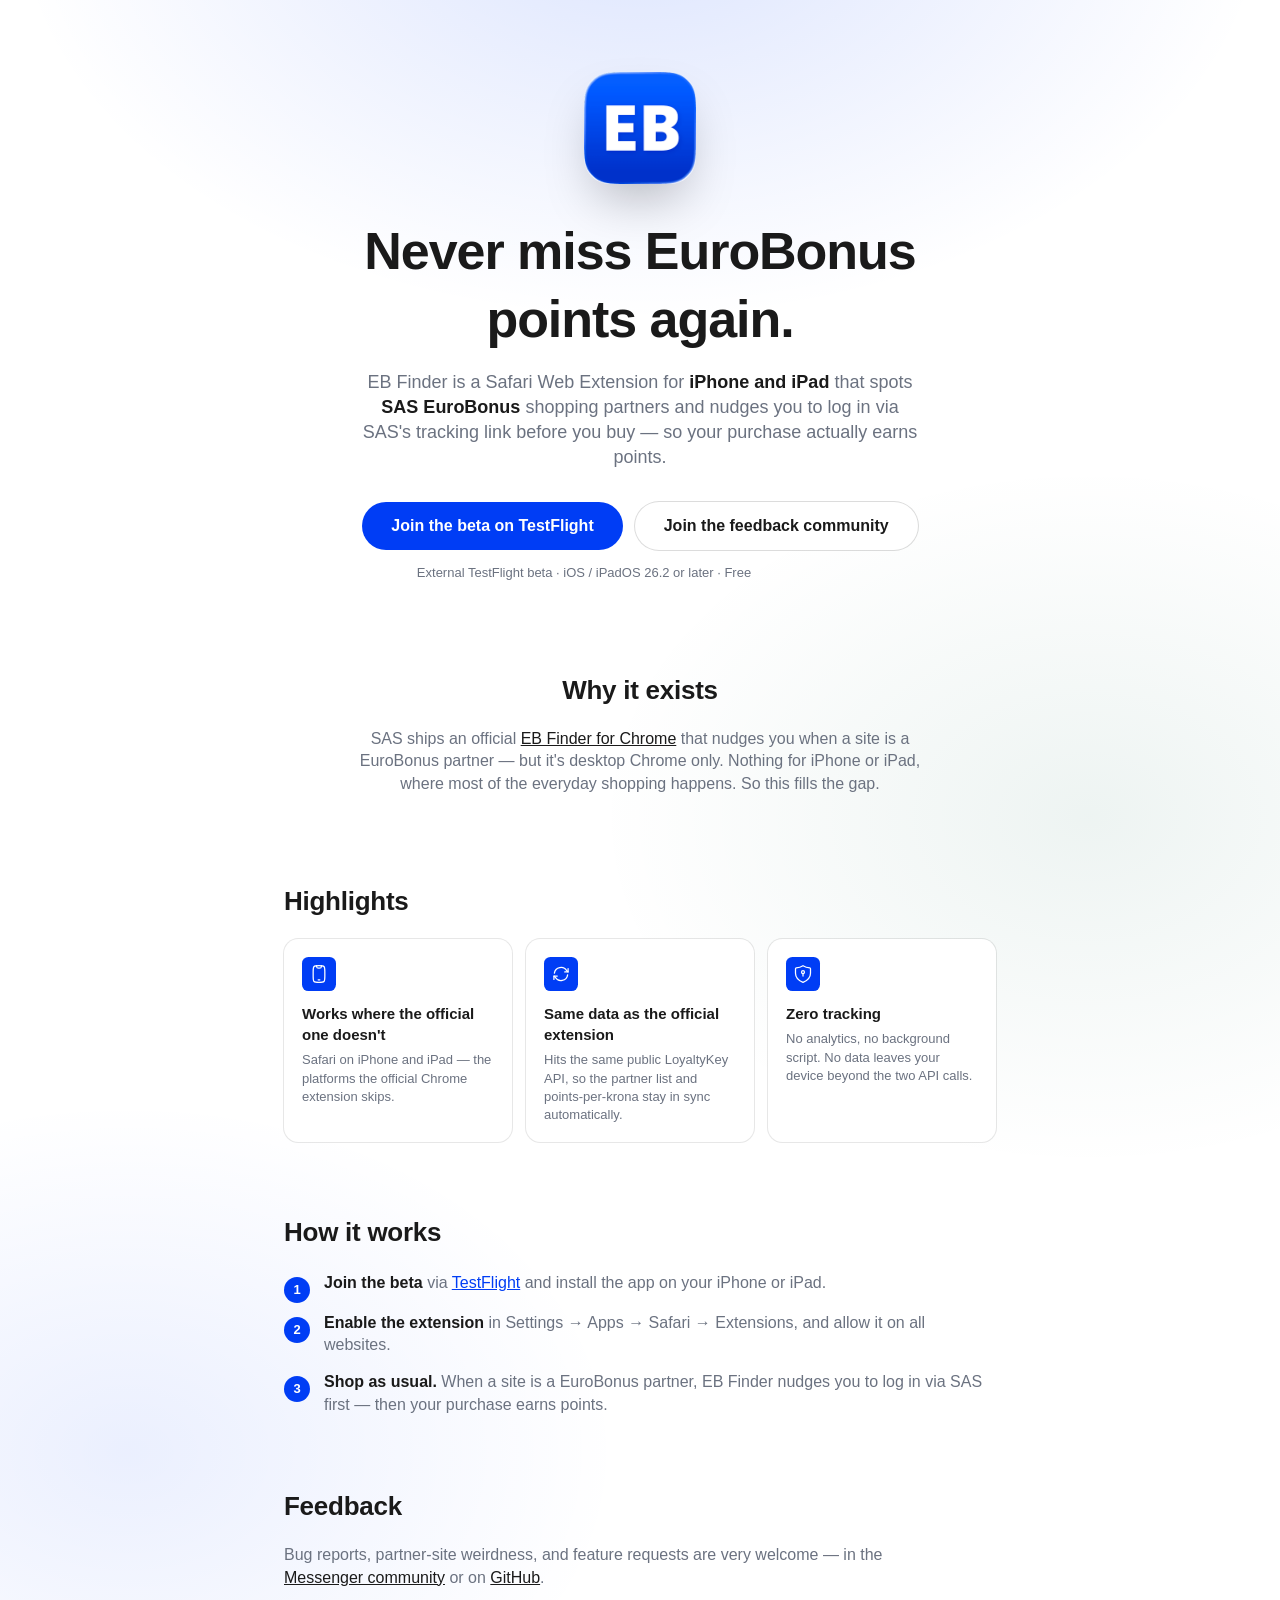
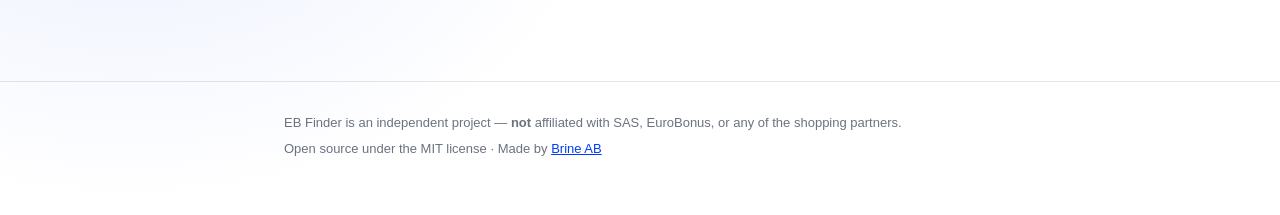
==== docs/index.html @ 53effe25 "feat(pages): gradient background, drop top nav and match banner, stroke icons" ====
<!doctype html>
<html lang="en">
  <head>
    <meta charset="utf-8" />
    <meta name="viewport" content="width=device-width, initial-scale=1" />
    <title>EB Finder for Safari — never miss EuroBonus points again</title>
    <meta
      name="description"
      content="A Safari Web Extension for iPhone and iPad that spots SAS EuroBonus shopping partners and nudges you to log in via SAS before you buy — so your purchase actually earns points."
    />
    <link rel="icon" href="icon-64.png" type="image/png" />
    <meta property="og:title" content="EB Finder for Safari" />
    <meta
      property="og:description"
      content="Spots SAS EuroBonus shopping partners on iPhone and iPad so your purchase actually earns points. Join the TestFlight beta."
    />
    <meta property="og:image" content="icon-256.png" />
    <style>
      /* =====================================================================
         DESIGN TOKENS — inlined from Extension/Resources/tokens.css so this
         page renders with the exact branding of the shipped extension.
         ===================================================================== */
      :root {
        color-scheme: light dark;

        --radius: 0.5rem;
        --radius-md: calc(var(--radius) * 0.8);
        --radius-2xl: calc(var(--radius) * 1.8);
        --radius-full: 9999px;

        --background: oklch(1 0 0);
        --foreground: oklch(0.2178 0 0);
        --card: oklch(1 0 0);
        --card-foreground: oklch(0.2178 0 0);

        --primary: oklch(0.486 0.2721 263.825); /* SAS royal blue — #003DF5 */
        --primary-foreground: oklch(1 0 0);

        --muted: oklch(0.967 0.0029 264.542);
        --muted-foreground: oklch(0.551 0.0234 264.364);

        --success: oklch(0.9793 0.0207 166.113);
        --success-foreground: oklch(0.4318 0.0865 166.913);

        --shadow-banner: 0 2px 8px oklch(0 0 0 / 0.15);
        --shadow-popover: 0 25px 50px -12px oklch(0 0 0 / 0.25);

        --font-sans:
          -apple-system, BlinkMacSystemFont, "Segoe UI", Roboto, Helvetica,
          Arial, sans-serif;

        --fw-medium: 500;
        --fw-bold: 700;

        --lh-tight: 1.3;
        --lh-snug: 1.4;
      }

      @media (prefers-color-scheme: dark) {
        :root {
          --background: oklch(0.2178 0.09 262);
          --foreground: oklch(1 0 0);
          --card: oklch(0.2703 0.1252 262.023);
          --card-foreground: oklch(1 0 0);
          --primary: oklch(1 0 0);
          --primary-foreground: oklch(0.2703 0.1252 262.023);
          --muted: oklch(0.36 0.06 262);
          --muted-foreground: oklch(0.82 0.03 262);
          --shadow-banner: 0 2px 8px oklch(0 0 0 / 0.45);
          --shadow-popover: 0 25px 50px -12px oklch(0 0 0 / 0.5);
        }
      }

      /* =====================================================================
         PAGE — SAS-style: generous whitespace, bold ink headlines, royal
         blue pill buttons, card surfaces ringed at foreground/10.
         ===================================================================== */
      * {
        box-sizing: border-box;
      }
      body {
        margin: 0;
        font-family: var(--font-sans);
        background:
          radial-gradient(
            900px 600px at 50% -100px,
            color-mix(in oklch, var(--primary) 14%, transparent),
            transparent 70%
          ),
          radial-gradient(
            700px 500px at 85% 45%,
            color-mix(in oklch, var(--success-foreground) 7%, transparent),
            transparent 70%
          ),
          radial-gradient(
            700px 500px at 10% 80%,
            color-mix(in oklch, var(--primary) 8%, transparent),
            transparent 70%
          ),
          var(--background);
        color: var(--foreground);
        line-height: var(--lh-snug);
        -webkit-font-smoothing: antialiased;
      }
      .wrap {
        max-width: 760px;
        margin: 0 auto;
        padding: 0 24px;
      }

      .hero {
        padding: 72px 0 40px;
        text-align: center;
      }
      .hero img.appicon {
        width: 112px;
        height: 112px;
        border-radius: 26px;
        box-shadow: var(--shadow-popover);
        margin-bottom: 28px;
      }
      h1 {
        font-size: clamp(34px, 6vw, 52px);
        font-weight: var(--fw-bold);
        line-height: var(--lh-tight);
        letter-spacing: -0.02em;
        margin: 0 0 16px;
      }
      .hero p.lede {
        font-size: 18px;
        color: var(--muted-foreground);
        max-width: 560px;
        margin: 0 auto 32px;
      }
      .hero p.lede strong {
        color: var(--foreground);
      }

      /* Buttons — same recipe as the extension popup CTA (pill, h-10+). */
      .cta-row {
        display: flex;
        flex-wrap: wrap;
        gap: 12px;
        justify-content: center;
      }
      .btn {
        display: inline-flex;
        align-items: center;
        justify-content: center;
        gap: 8px;
        height: 48px;
        padding: 0 28px;
        border: 1px solid transparent;
        border-radius: var(--radius-full);
        text-decoration: none;
        font-weight: var(--fw-bold);
        font-size: 16px;
        cursor: pointer;
        user-select: none;
        transition: all 150ms ease;
      }
      .btn:active {
        transform: translateY(1px);
      }
      .btn-primary {
        background: var(--primary);
        color: var(--primary-foreground);
      }
      .btn-primary:hover {
        background: color-mix(in oklch, var(--primary) 80%, transparent);
      }
      .btn-secondary {
        background: var(--card);
        color: var(--card-foreground);
        box-shadow: 0 0 0 1px
          color-mix(in oklch, var(--foreground) 15%, transparent);
      }
      .btn-secondary:hover {
        background: var(--muted);
      }
      .beta-note {
        margin-top: 14px;
        font-size: 13px;
        color: var(--muted-foreground);
      }

      section {
        padding: 36px 0;
      }
      h2 {
        font-size: 26px;
        font-weight: var(--fw-bold);
        letter-spacing: -0.01em;
        margin: 0 0 20px;
      }
      section p {
        color: var(--muted-foreground);
        max-width: 600px;
      }
      section.centered {
        text-align: center;
      }
      section.centered p {
        margin-left: auto;
        margin-right: auto;
      }
      section p strong,
      section p a {
        color: var(--foreground);
      }
      a {
        color: var(--primary);
      }

      /* Cards — card surface + ring-foreground/10, as in the popup. */
      .cards {
        display: grid;
        grid-template-columns: repeat(auto-fit, minmax(210px, 1fr));
        gap: 14px;
        padding: 0;
        margin: 0;
        list-style: none;
      }
      .card {
        padding: 18px;
        border-radius: var(--radius-2xl);
        background: var(--card);
        color: var(--card-foreground);
        box-shadow: 0 0 0 1px
          color-mix(in oklch, var(--foreground) 10%, transparent);
      }
      .card .card-media {
        display: flex;
        align-items: center;
        justify-content: center;
        width: 34px;
        height: 34px;
        border-radius: var(--radius-md);
        background: var(--primary);
        color: var(--primary-foreground);
        margin-bottom: 12px;
      }
      .card h3 {
        margin: 0 0 6px;
        font-size: 15px;
        font-weight: var(--fw-bold);
      }
      .card p {
        margin: 0;
        font-size: 13px;
        color: var(--muted-foreground);
        line-height: var(--lh-snug);
      }

      .steps {
        list-style: none;
        counter-reset: step;
        padding: 0;
        margin: 0;
        display: grid;
        gap: 14px;
      }
      .steps li {
        display: flex;
        gap: 14px;
        align-items: baseline;
        counter-increment: step;
        color: var(--muted-foreground);
      }
      .steps li::before {
        content: counter(step);
        flex-shrink: 0;
        display: inline-flex;
        align-items: center;
        justify-content: center;
        width: 26px;
        height: 26px;
        border-radius: var(--radius-full);
        background: var(--primary);
        color: var(--primary-foreground);
        font-weight: var(--fw-bold);
        font-size: 13px;
        transform: translateY(6px);
      }
      .steps strong {
        color: var(--foreground);
      }

      footer {
        margin-top: 40px;
        padding: 32px 0 48px;
        border-top: 1px solid
          color-mix(in oklch, var(--foreground) 10%, transparent);
        font-size: 13px;
        color: var(--muted-foreground);
      }
      footer p {
        margin: 0 0 8px;
        max-width: none;
      }
    </style>
  </head>
  <body>
    <main class="wrap">
      <section class="hero">
        <img class="appicon" src="icon-256.png" alt="EB Finder app icon" width="112" height="112" />
        <h1>Never miss EuroBonus points again.</h1>
        <p class="lede">
          EB&nbsp;Finder is a Safari Web Extension for <strong>iPhone and
          iPad</strong> that spots <strong>SAS&nbsp;EuroBonus</strong> shopping
          partners and nudges you to log in via SAS's tracking link before you
          buy — so your purchase actually earns points.
        </p>
        <div class="cta-row">
          <a class="btn btn-primary" href="https://brn.sh/eb-finder-testflight">
            Join the beta on TestFlight
          </a>
          <a class="btn btn-secondary" href="https://m.me/cm/AbYqbMSdJHLmDqnD">
            Join the feedback community
          </a>
        </div>
        <p class="beta-note">External TestFlight beta · iOS / iPadOS 26.2 or later · Free</p>
      </section>

      <section class="centered">
        <h2>Why it exists</h2>
        <p>
          SAS ships an official
          <a href="https://chromewebstore.google.com/detail/sas-eurobonus-finder/mkodkaejnhpkbmlgdbnimeaakobcoegn">EB&nbsp;Finder for Chrome</a>
          that nudges you when a site is a EuroBonus partner — but it's desktop
          Chrome only. Nothing for iPhone or iPad, where most of the everyday
          shopping happens. So this fills the gap.
        </p>
      </section>

      <section>
        <h2>Highlights</h2>
        <ul class="cards">
          <li class="card">
            <div class="card-media" aria-hidden="true">
              <!-- Hugeicons stroke-rounded: smart-phone-01 -->
              <svg width="20" height="20" viewBox="0 0 24 24" fill="none" stroke="currentColor" stroke-width="1.5" stroke-linecap="round" stroke-linejoin="round">
                <path d="M5 9c0-3.3 0-4.95 1.025-5.975C7.05 2 8.7 2 12 2s4.95 0 5.975 1.025C19 4.05 19 5.7 19 9v6c0 3.3 0 4.95-1.025 5.975C16.95 22 15.3 22 12 22s-4.95 0-5.975-1.025C5 19.95 5 18.3 5 15V9Z" />
                <path d="M11 19h2" />
                <path d="M9 2l.089.534c.193 1.157.29 1.736.687 2.088.415.367 1.003.378 2.224.378s1.809-.011 2.224-.378c.398-.352.494-.93.687-2.088L15 2" />
              </svg>
            </div>
            <h3>Works where the official one doesn't</h3>
            <p>Safari on iPhone and iPad — the platforms the official Chrome extension skips.</p>
          </li>
          <li class="card">
            <div class="card-media" aria-hidden="true">
              <!-- Hugeicons stroke-rounded: refresh -->
              <svg width="20" height="20" viewBox="0 0 24 24" fill="none" stroke="currentColor" stroke-width="1.5" stroke-linecap="round" stroke-linejoin="round">
                <path d="M20.5 5.5v4h-4" />
                <path d="M3.5 18.5v-4h4" />
                <path d="M4.06 11A8 8 0 0 1 18.9 8.13l1.6 1.37" />
                <path d="M19.94 13A8 8 0 0 1 5.1 15.87L3.5 14.5" />
              </svg>
            </div>
            <h3>Same data as the official extension</h3>
            <p>Hits the same public LoyaltyKey API, so the partner list and points-per-krona stay in sync automatically.</p>
          </li>
          <li class="card">
            <div class="card-media" aria-hidden="true">
              <!-- Hugeicons stroke-rounded: shield-key / security-lock -->
              <svg width="20" height="20" viewBox="0 0 24 24" fill="none" stroke="currentColor" stroke-width="1.5" stroke-linecap="round" stroke-linejoin="round">
                <path d="M12 2c2.96 1.78 6.06 2.46 8 2.66.6.06 1 .57 1 1.17V11c0 6.5-5.5 9.5-9 11-3.5-1.5-9-4.5-9-11V5.83c0-.6.4-1.11 1-1.17 1.94-.2 5.04-.88 8-2.66Z" />
                <path d="M12 11.5v3" />
                <circle cx="12" cy="9.75" r="1.75" />
              </svg>
            </div>
            <h3>Zero tracking</h3>
            <p>No analytics, no background script. No data leaves your device beyond the two API calls.</p>
          </li>
        </ul>
      </section>

      <section>
        <h2>How it works</h2>
        <ol class="steps">
          <li>
            <span><strong>Join the beta</strong> via
              <a href="https://brn.sh/eb-finder-testflight">TestFlight</a> and
              install the app on your iPhone or iPad.</span>
          </li>
          <li>
            <span><strong>Enable the extension</strong> in Settings → Apps →
              Safari → Extensions, and allow it on all websites.</span>
          </li>
          <li>
            <span><strong>Shop as usual.</strong> When a site is a EuroBonus
              partner, EB&nbsp;Finder nudges you to log in via SAS first — then
              your purchase earns points.</span>
          </li>
        </ol>
      </section>

      <section>
        <h2>Feedback</h2>
        <p>
          Bug reports, partner-site weirdness, and feature requests are very
          welcome — in the
          <a href="https://m.me/cm/AbYqbMSdJHLmDqnD">Messenger community</a> or
          on <a href="https://github.com/brinehq/eb-finder">GitHub</a>.
        </p>
      </section>
    </main>

    <footer>
      <div class="wrap">
        <p>
          EB&nbsp;Finder is an independent project — <strong>not</strong>
          affiliated with SAS, EuroBonus, or any of the shopping partners.
        </p>
        <p>
          Open source under the MIT license · Made by
          <a href="https://www.brine.co">Brine&nbsp;AB</a>
        </p>
      </div>
    </footer>
  </body>
</html>
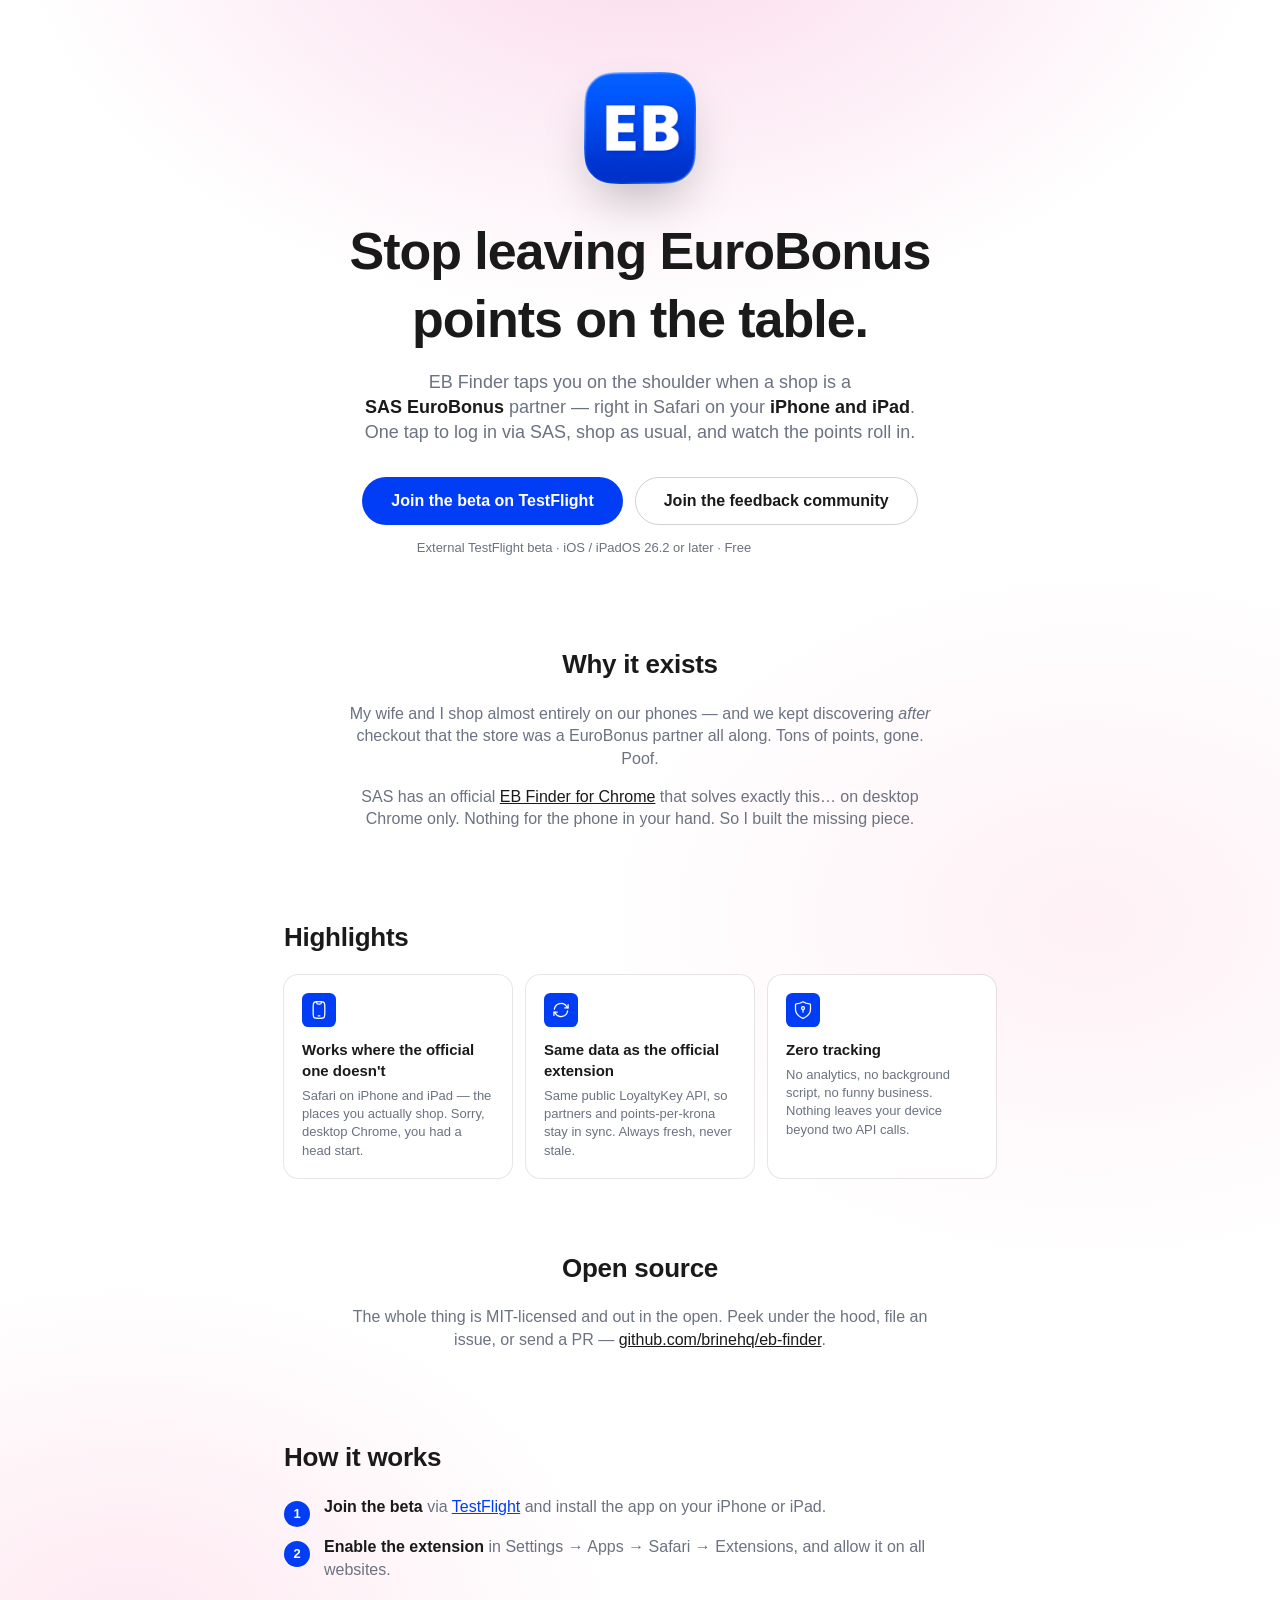
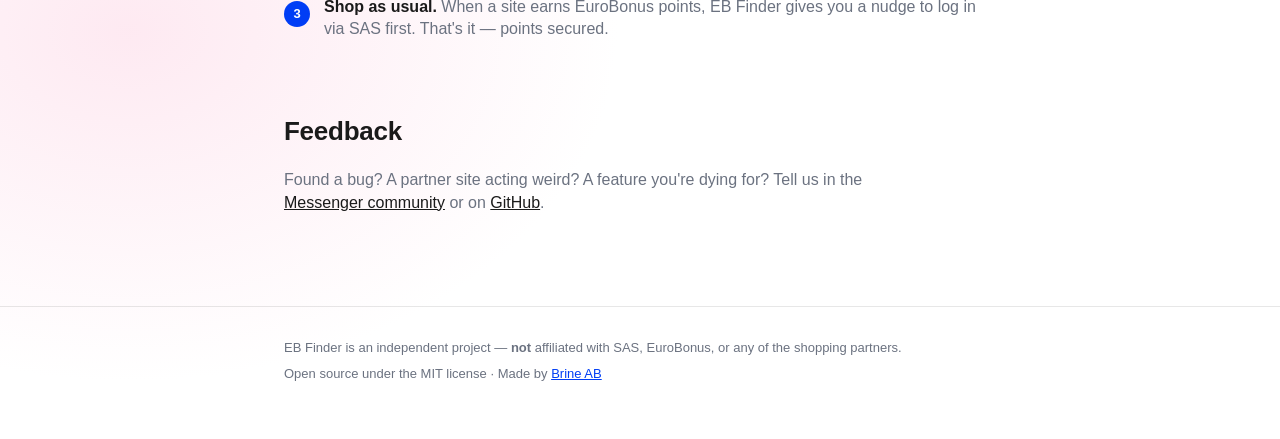
==== commit 8b9a4d04: "feat(pages): primary-only gradient, outline CTA, open source section, playful copy" ====
--- a/docs/index.html
+++ b/docs/index.html
@@ -81,20 +81,21 @@
       body {
         margin: 0;
         font-family: var(--font-sans);
+        /* Gradient built only from --primary and --background (white). */
         background:
           radial-gradient(
             900px 600px at 50% -100px,
-            color-mix(in oklch, var(--primary) 14%, transparent),
+            color-mix(in oklch, var(--primary) 16%, var(--background)),
             transparent 70%
           ),
           radial-gradient(
             700px 500px at 85% 45%,
-            color-mix(in oklch, var(--success-foreground) 7%, transparent),
+            color-mix(in oklch, var(--primary) 6%, var(--background)),
             transparent 70%
           ),
           radial-gradient(
             700px 500px at 10% 80%,
-            color-mix(in oklch, var(--primary) 8%, transparent),
+            color-mix(in oklch, var(--primary) 9%, var(--background)),
             transparent 70%
           ),
           var(--background);
@@ -169,13 +170,13 @@
       .btn-primary:hover {
         background: color-mix(in oklch, var(--primary) 80%, transparent);
       }
-      .btn-secondary {
-        background: var(--card);
-        color: var(--card-foreground);
-        box-shadow: 0 0 0 1px
-          color-mix(in oklch, var(--foreground) 15%, transparent);
-      }
-      .btn-secondary:hover {
+      /* Outline variant — transparent fill, 1px ring, muted hover. */
+      .btn-outline {
+        background: transparent;
+        color: var(--foreground);
+        border-color: color-mix(in oklch, var(--foreground) 20%, transparent);
+      }
+      .btn-outline:hover {
         background: var(--muted);
       }
       .beta-note {
@@ -304,18 +305,18 @@
     <main class="wrap">
       <section class="hero">
         <img class="appicon" src="icon-256.png" alt="EB Finder app icon" width="112" height="112" />
-        <h1>Never miss EuroBonus points again.</h1>
+        <h1>Stop leaving EuroBonus points on the table.</h1>
         <p class="lede">
-          EB&nbsp;Finder is a Safari Web Extension for <strong>iPhone and
-          iPad</strong> that spots <strong>SAS&nbsp;EuroBonus</strong> shopping
-          partners and nudges you to log in via SAS's tracking link before you
-          buy — so your purchase actually earns points.
+          EB&nbsp;Finder taps you on the shoulder when a shop is a
+          <strong>SAS&nbsp;EuroBonus</strong> partner — right in Safari on your
+          <strong>iPhone and iPad</strong>. One tap to log in via SAS, shop as
+          usual, and watch the points roll in.
         </p>
         <div class="cta-row">
           <a class="btn btn-primary" href="https://brn.sh/eb-finder-testflight">
             Join the beta on TestFlight
           </a>
-          <a class="btn btn-secondary" href="https://m.me/cm/AbYqbMSdJHLmDqnD">
+          <a class="btn btn-outline" href="https://m.me/cm/AbYqbMSdJHLmDqnD">
             Join the feedback community
           </a>
         </div>
@@ -325,11 +326,15 @@
       <section class="centered">
         <h2>Why it exists</h2>
         <p>
-          SAS ships an official
+          My wife and I shop almost entirely on our phones — and we kept
+          discovering <em>after</em> checkout that the store was a EuroBonus
+          partner all along. Tons of points, gone. Poof.
+        </p>
+        <p>
+          SAS has an official
           <a href="https://chromewebstore.google.com/detail/sas-eurobonus-finder/mkodkaejnhpkbmlgdbnimeaakobcoegn">EB&nbsp;Finder for Chrome</a>
-          that nudges you when a site is a EuroBonus partner — but it's desktop
-          Chrome only. Nothing for iPhone or iPad, where most of the everyday
-          shopping happens. So this fills the gap.
+          that solves exactly this… on desktop Chrome only. Nothing for the
+          phone in your hand. So I built the missing piece.
         </p>
       </section>
 
@@ -346,7 +351,7 @@
               </svg>
             </div>
             <h3>Works where the official one doesn't</h3>
-            <p>Safari on iPhone and iPad — the platforms the official Chrome extension skips.</p>
+            <p>Safari on iPhone and iPad — the places you actually shop. Sorry, desktop Chrome, you had a head start.</p>
           </li>
           <li class="card">
             <div class="card-media" aria-hidden="true">
@@ -359,7 +364,7 @@
               </svg>
             </div>
             <h3>Same data as the official extension</h3>
-            <p>Hits the same public LoyaltyKey API, so the partner list and points-per-krona stay in sync automatically.</p>
+            <p>Same public LoyaltyKey API, so partners and points-per-krona stay in sync. Always fresh, never stale.</p>
           </li>
           <li class="card">
             <div class="card-media" aria-hidden="true">
@@ -371,9 +376,18 @@
               </svg>
             </div>
             <h3>Zero tracking</h3>
-            <p>No analytics, no background script. No data leaves your device beyond the two API calls.</p>
+            <p>No analytics, no background script, no funny business. Nothing leaves your device beyond two API calls.</p>
           </li>
         </ul>
+      </section>
+
+      <section class="centered">
+        <h2>Open source</h2>
+        <p>
+          The whole thing is MIT-licensed and out in the open. Peek under the
+          hood, file an issue, or send a PR —
+          <a href="https://github.com/brinehq/eb-finder">github.com/brinehq/eb-finder</a>.
+        </p>
       </section>
 
       <section>
@@ -389,9 +403,9 @@
               Safari → Extensions, and allow it on all websites.</span>
           </li>
           <li>
-            <span><strong>Shop as usual.</strong> When a site is a EuroBonus
-              partner, EB&nbsp;Finder nudges you to log in via SAS first — then
-              your purchase earns points.</span>
+            <span><strong>Shop as usual.</strong> When a site earns EuroBonus
+              points, EB&nbsp;Finder gives you a nudge to log in via SAS first.
+              That's it — points secured.</span>
           </li>
         </ol>
       </section>
@@ -399,8 +413,8 @@
       <section>
         <h2>Feedback</h2>
         <p>
-          Bug reports, partner-site weirdness, and feature requests are very
-          welcome — in the
+          Found a bug? A partner site acting weird? A feature you're dying for?
+          Tell us in the
           <a href="https://m.me/cm/AbYqbMSdJHLmDqnD">Messenger community</a> or
           on <a href="https://github.com/brinehq/eb-finder">GitHub</a>.
         </p>
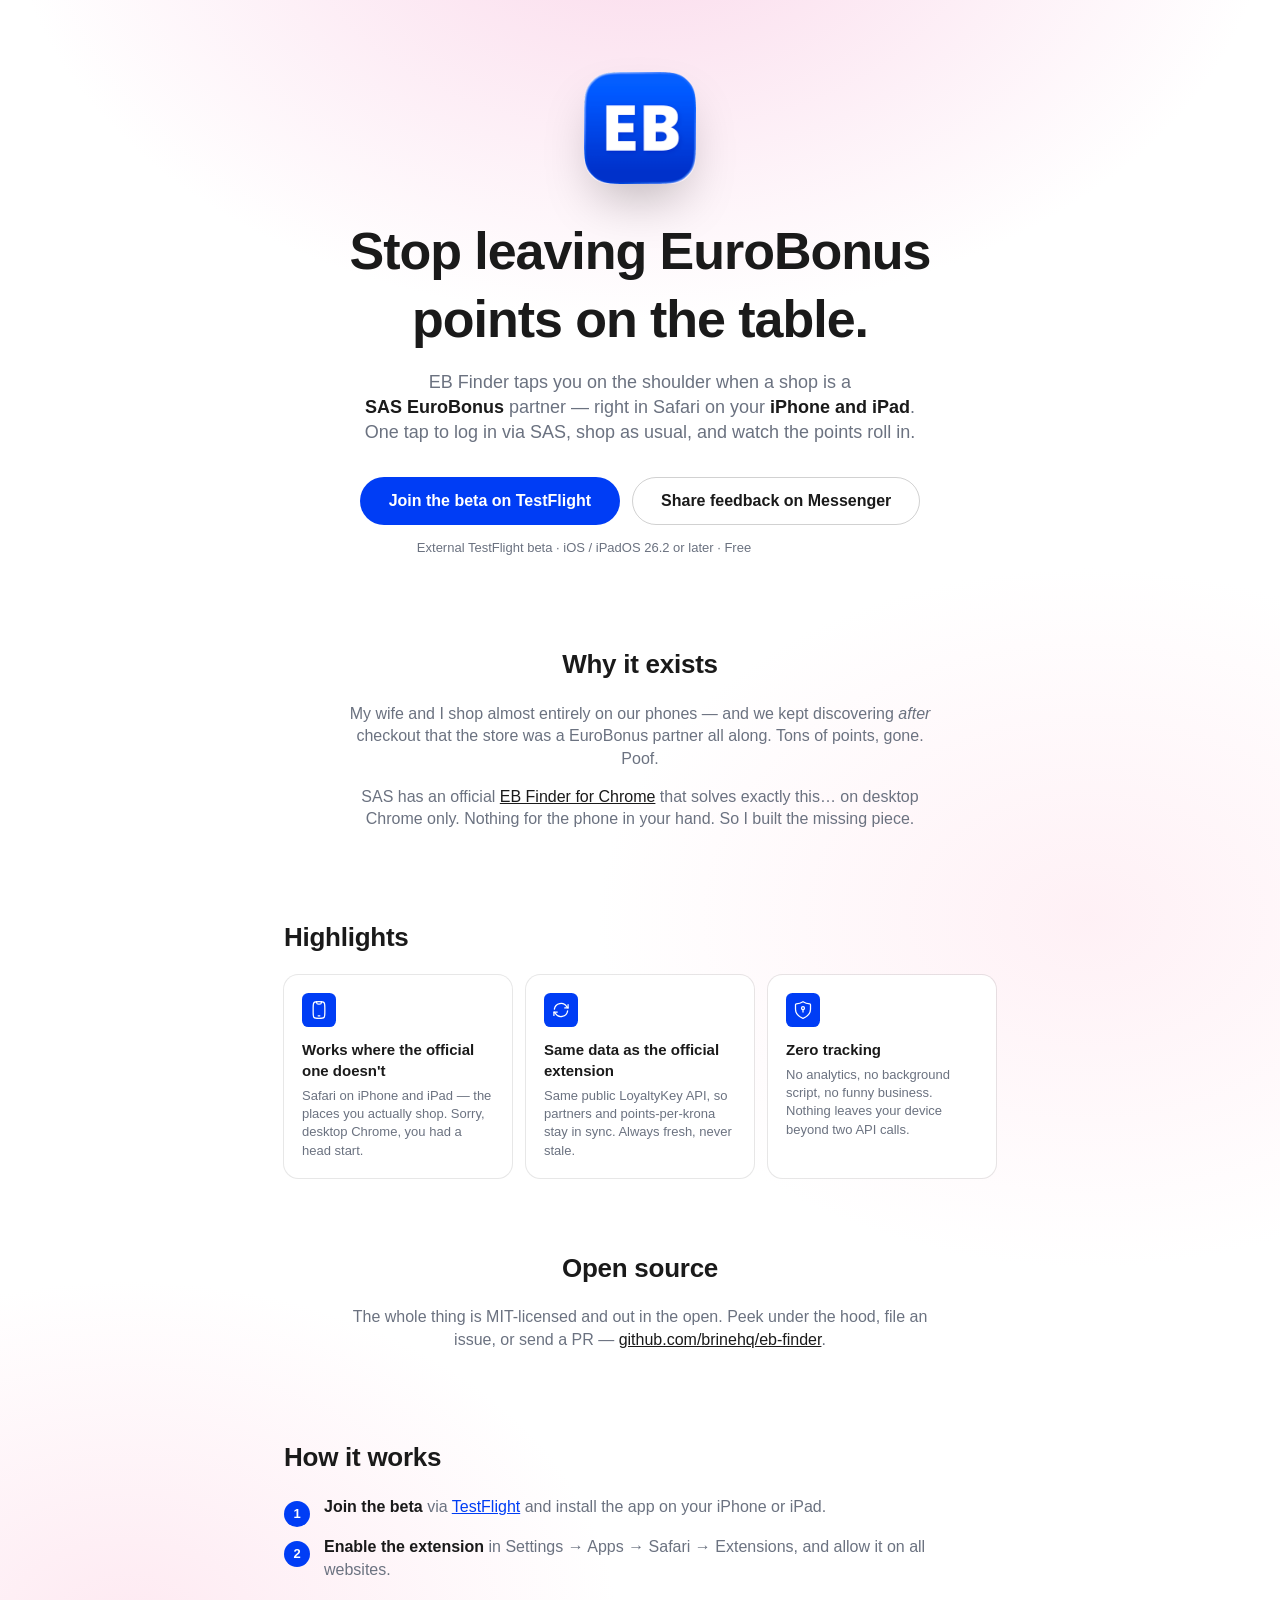
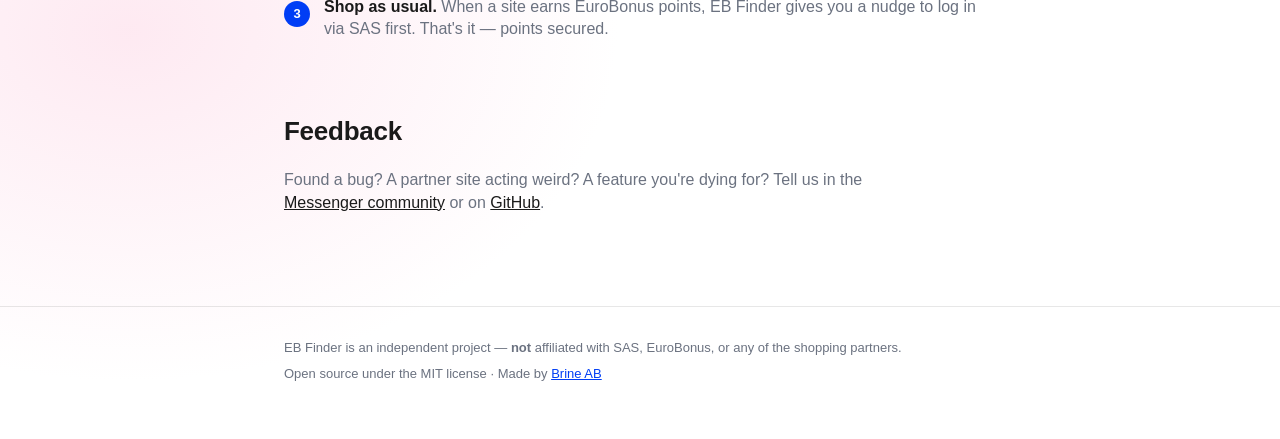
==== commit 47b83d23: "feat(pages): rename community CTA to 'Share feedback on Messenger'" ====
--- a/docs/index.html
+++ b/docs/index.html
@@ -317,7 +317,7 @@
             Join the beta on TestFlight
           </a>
           <a class="btn btn-outline" href="https://m.me/cm/AbYqbMSdJHLmDqnD">
-            Join the feedback community
+            Share feedback on Messenger
           </a>
         </div>
         <p class="beta-note">External TestFlight beta · iOS / iPadOS 26.2 or later · Free</p>
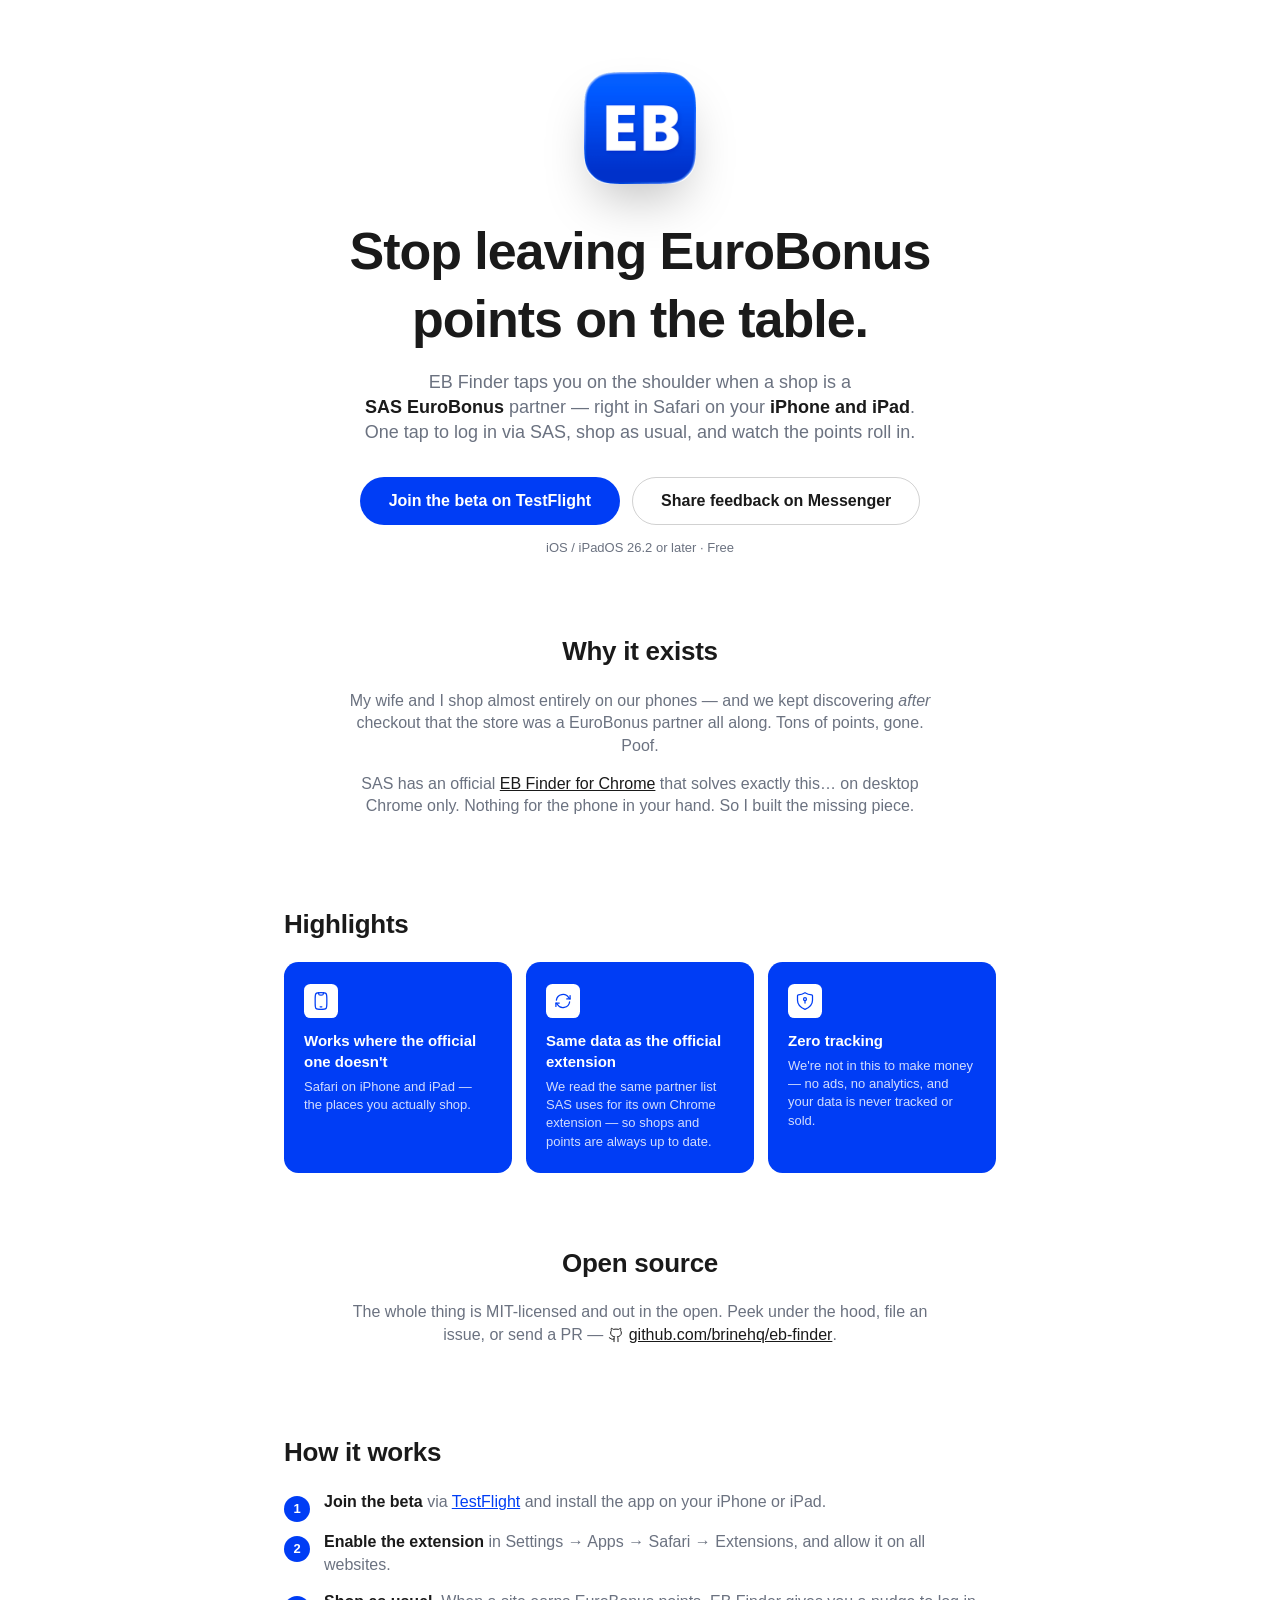
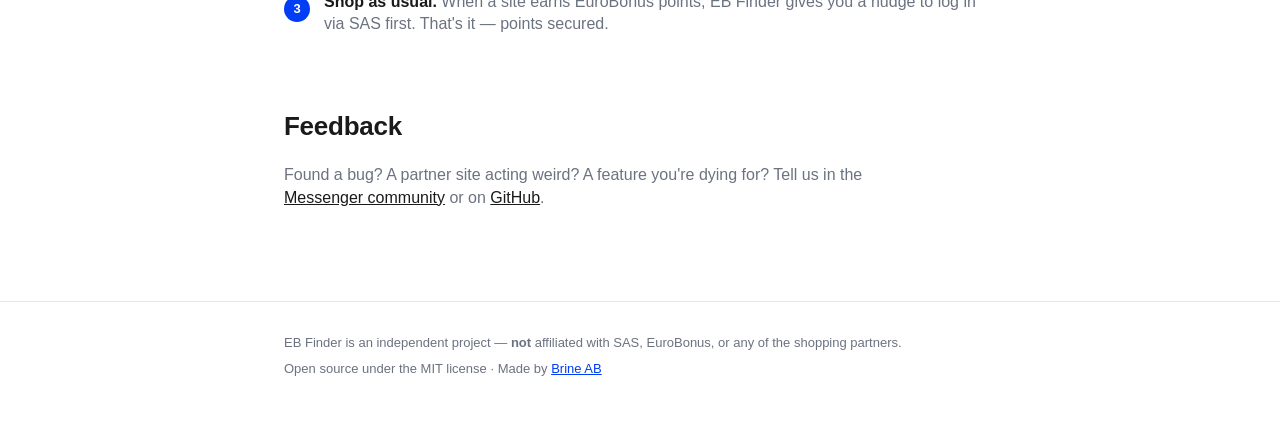
==== commit d7031ae8: "feat(pages): white background, SAS-style primary boxes, plain-language copy, github icon, mobile pol" ====
--- a/docs/index.html
+++ b/docs/index.html
@@ -39,17 +39,12 @@
         --muted: oklch(0.967 0.0029 264.542);
         --muted-foreground: oklch(0.551 0.0234 264.364);
 
-        --success: oklch(0.9793 0.0207 166.113);
-        --success-foreground: oklch(0.4318 0.0865 166.913);
-
-        --shadow-banner: 0 2px 8px oklch(0 0 0 / 0.15);
         --shadow-popover: 0 25px 50px -12px oklch(0 0 0 / 0.25);
 
         --font-sans:
           -apple-system, BlinkMacSystemFont, "Segoe UI", Roboto, Helvetica,
           Arial, sans-serif;
 
-        --fw-medium: 500;
         --fw-bold: 700;
 
         --lh-tight: 1.3;
@@ -66,14 +61,13 @@
           --primary-foreground: oklch(0.2703 0.1252 262.023);
           --muted: oklch(0.36 0.06 262);
           --muted-foreground: oklch(0.82 0.03 262);
-          --shadow-banner: 0 2px 8px oklch(0 0 0 / 0.45);
           --shadow-popover: 0 25px 50px -12px oklch(0 0 0 / 0.5);
         }
       }
 
       /* =====================================================================
          PAGE — SAS-style: generous whitespace, bold ink headlines, royal
-         blue pill buttons, card surfaces ringed at foreground/10.
+         blue pill buttons, solid primary promo boxes.
          ===================================================================== */
       * {
         box-sizing: border-box;
@@ -81,24 +75,7 @@
       body {
         margin: 0;
         font-family: var(--font-sans);
-        /* Gradient built only from --primary and --background (white). */
-        background:
-          radial-gradient(
-            900px 600px at 50% -100px,
-            color-mix(in oklch, var(--primary) 16%, var(--background)),
-            transparent 70%
-          ),
-          radial-gradient(
-            700px 500px at 85% 45%,
-            color-mix(in oklch, var(--primary) 6%, var(--background)),
-            transparent 70%
-          ),
-          radial-gradient(
-            700px 500px at 10% 80%,
-            color-mix(in oklch, var(--primary) 9%, var(--background)),
-            transparent 70%
-          ),
-          var(--background);
+        background: var(--background);
         color: var(--foreground);
         line-height: var(--lh-snug);
         -webkit-font-smoothing: antialiased;
@@ -180,7 +157,7 @@
         background: var(--muted);
       }
       .beta-note {
-        margin-top: 14px;
+        margin: 14px auto 0;
         font-size: 13px;
         color: var(--muted-foreground);
       }
@@ -212,8 +189,18 @@
       a {
         color: var(--primary);
       }
-
-      /* Cards — card surface + ring-foreground/10, as in the popup. */
+      .gh-link {
+        display: inline-flex;
+        align-items: center;
+        gap: 5px;
+        vertical-align: bottom;
+      }
+      .gh-link svg {
+        flex-shrink: 0;
+      }
+
+      /* Cards — SAS-style solid primary boxes (like the sas.se promo box):
+         royal blue fill, white text, radius-2xl, no ring. */
       .cards {
         display: grid;
         grid-template-columns: repeat(auto-fit, minmax(210px, 1fr));
@@ -223,12 +210,10 @@
         list-style: none;
       }
       .card {
-        padding: 18px;
+        padding: 22px 20px;
         border-radius: var(--radius-2xl);
-        background: var(--card);
-        color: var(--card-foreground);
-        box-shadow: 0 0 0 1px
-          color-mix(in oklch, var(--foreground) 10%, transparent);
+        background: var(--primary);
+        color: var(--primary-foreground);
       }
       .card .card-media {
         display: flex;
@@ -237,8 +222,8 @@
         width: 34px;
         height: 34px;
         border-radius: var(--radius-md);
-        background: var(--primary);
-        color: var(--primary-foreground);
+        background: var(--primary-foreground);
+        color: var(--primary);
         margin-bottom: 12px;
       }
       .card h3 {
@@ -249,8 +234,23 @@
       .card p {
         margin: 0;
         font-size: 13px;
-        color: var(--muted-foreground);
+        color: color-mix(in oklch, var(--primary-foreground) 82%, transparent);
         line-height: var(--lh-snug);
+      }
+      /* Dark mode flips --primary to white, which would turn the promo boxes
+         into bright white slabs — use the elevated card surface instead. */
+      @media (prefers-color-scheme: dark) {
+        .card {
+          background: var(--card);
+          color: var(--card-foreground);
+        }
+        .card .card-media {
+          background: var(--primary);
+          color: var(--primary-foreground);
+        }
+        .card p {
+          color: var(--muted-foreground);
+        }
       }
 
       .steps {
@@ -299,6 +299,38 @@
         margin: 0 0 8px;
         max-width: none;
       }
+
+      /* Mobile */
+      @media (max-width: 480px) {
+        .wrap {
+          padding: 0 20px;
+        }
+        .hero {
+          padding: 48px 0 28px;
+        }
+        .hero img.appicon {
+          width: 96px;
+          height: 96px;
+          border-radius: 22px;
+        }
+        section {
+          padding: 28px 0;
+        }
+        .cta-row {
+          flex-direction: column;
+          align-items: stretch;
+        }
+        .cta-row .btn {
+          width: 100%;
+        }
+        .gh-link {
+          display: inline;
+        }
+        .gh-link svg {
+          vertical-align: -2px;
+          margin-right: 3px;
+        }
+      }
     </style>
   </head>
   <body>
@@ -320,7 +352,7 @@
             Share feedback on Messenger
           </a>
         </div>
-        <p class="beta-note">External TestFlight beta · iOS / iPadOS 26.2 or later · Free</p>
+        <p class="beta-note">iOS / iPadOS 26.2 or later · Free</p>
       </section>
 
       <section class="centered">
@@ -351,7 +383,7 @@
               </svg>
             </div>
             <h3>Works where the official one doesn't</h3>
-            <p>Safari on iPhone and iPad — the places you actually shop. Sorry, desktop Chrome, you had a head start.</p>
+            <p>Safari on iPhone and iPad — the places you actually shop.</p>
           </li>
           <li class="card">
             <div class="card-media" aria-hidden="true">
@@ -364,7 +396,7 @@
               </svg>
             </div>
             <h3>Same data as the official extension</h3>
-            <p>Same public LoyaltyKey API, so partners and points-per-krona stay in sync. Always fresh, never stale.</p>
+            <p>We read the same partner list SAS uses for its own Chrome extension — so shops and points are always up to date.</p>
           </li>
           <li class="card">
             <div class="card-media" aria-hidden="true">
@@ -376,7 +408,7 @@
               </svg>
             </div>
             <h3>Zero tracking</h3>
-            <p>No analytics, no background script, no funny business. Nothing leaves your device beyond two API calls.</p>
+            <p>We're not in this to make money — no ads, no analytics, and your data is never tracked or sold.</p>
           </li>
         </ul>
       </section>
@@ -386,7 +418,13 @@
         <p>
           The whole thing is MIT-licensed and out in the open. Peek under the
           hood, file an issue, or send a PR —
-          <a href="https://github.com/brinehq/eb-finder">github.com/brinehq/eb-finder</a>.
+          <a class="gh-link" href="https://github.com/brinehq/eb-finder">
+            <!-- Hugeicons stroke-rounded: github -->
+            <svg width="16" height="16" viewBox="0 0 24 24" fill="none" stroke="currentColor" stroke-width="1.5" stroke-linecap="round" stroke-linejoin="round" aria-hidden="true">
+              <path d="M15 22v-4a4.8 4.8 0 0 0-1-3.5c3 0 6-2 6-5.5.08-1.25-.27-2.48-1-3.5.28-1.15.28-2.35 0-3.5 0 0-1 0-3 1.5-2.64-.5-5.36-.5-8 0C6 2 5 2 5 2c-.3 1.15-.3 2.35 0 3.5A5.4 5.4 0 0 0 4 9c0 3.5 3 5.5 6 5.5-.39.49-.68 1.05-.85 1.65-.17.6-.22 1.23-.15 1.85v4" />
+              <path d="M9 18c-4.51 2-5-2-7-2" />
+            </svg>
+            github.com/brinehq/eb-finder</a>.
         </p>
       </section>
 
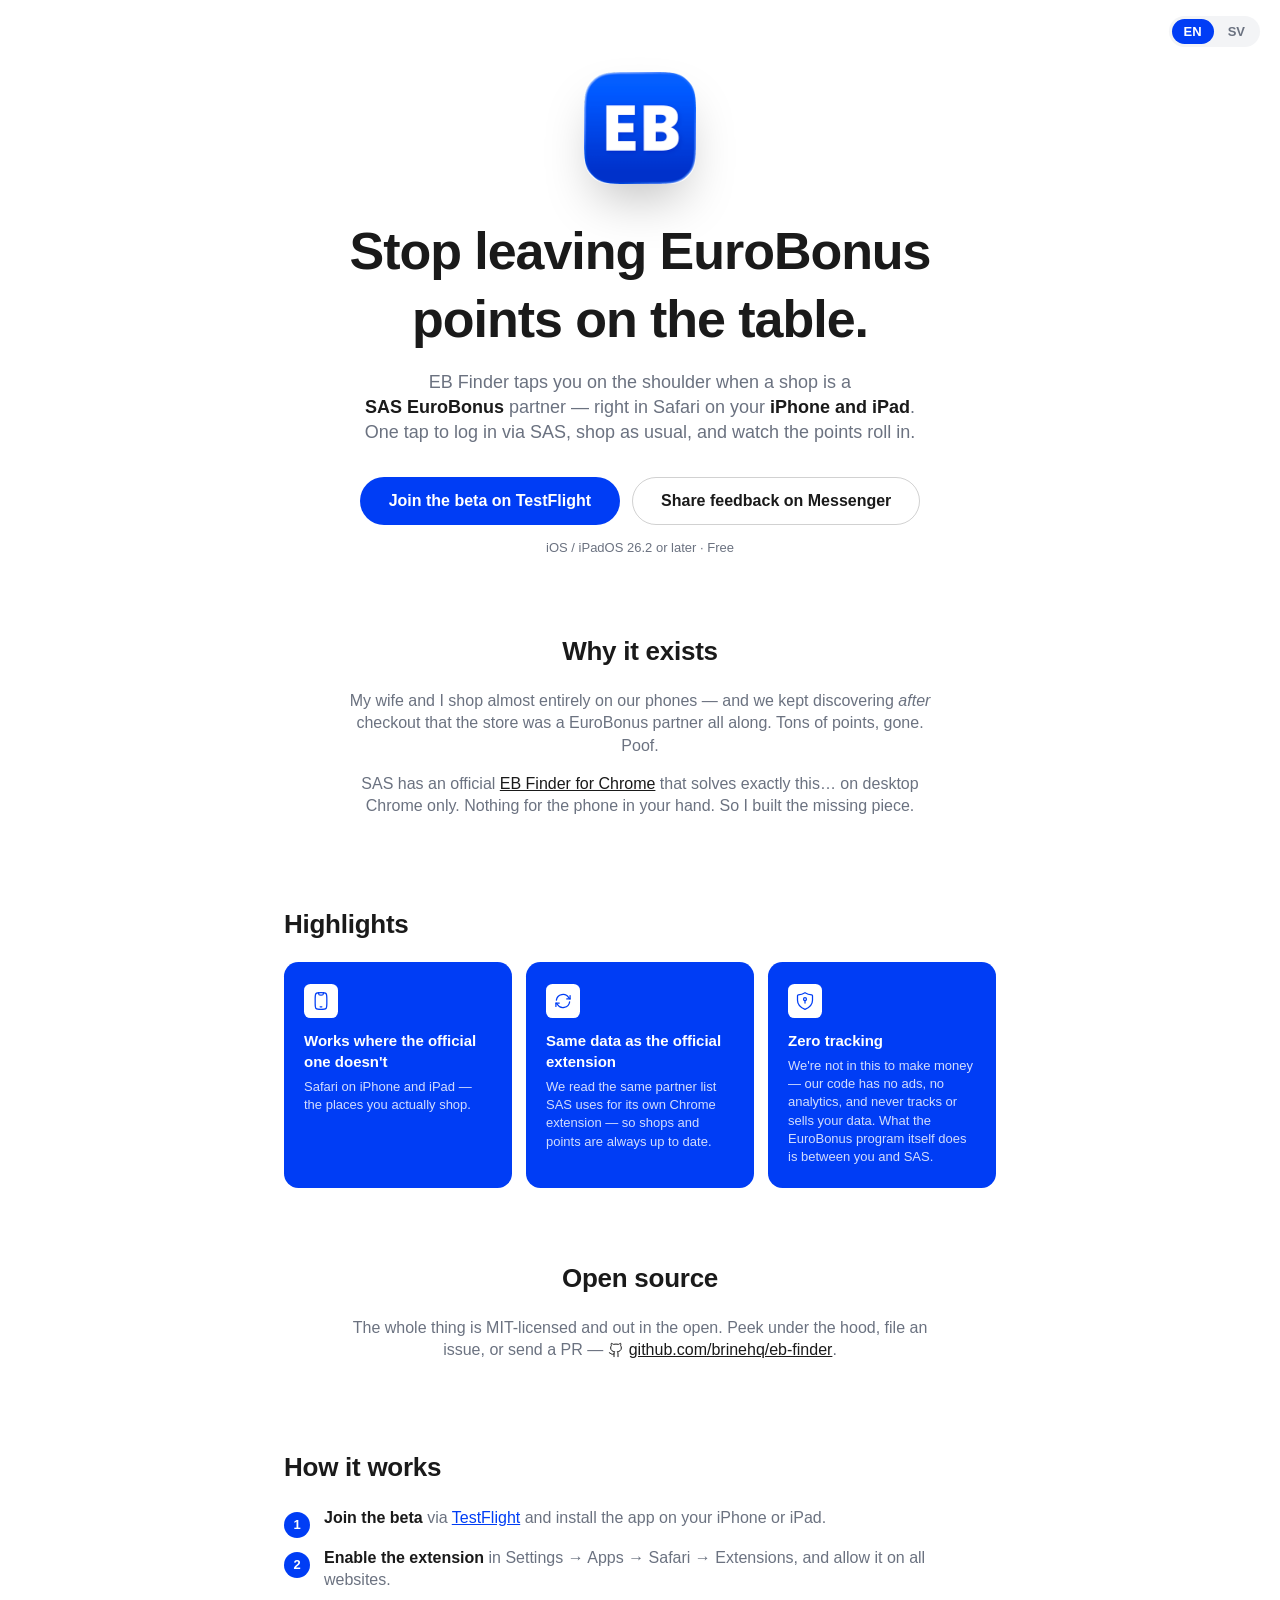
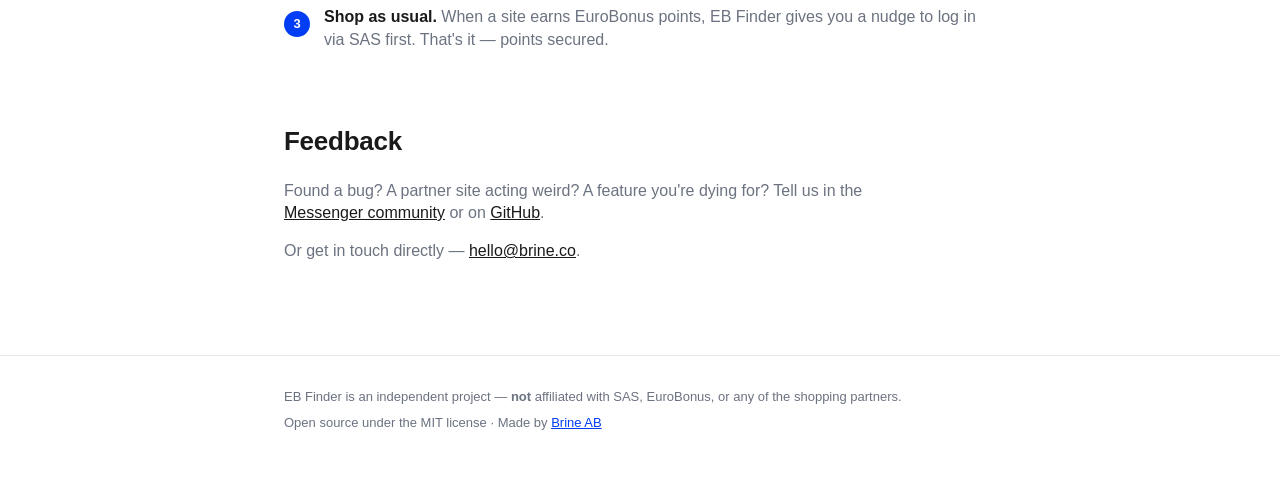
==== commit c3711e53: "feat(pages): en/sv language switch, social share meta, direct contact email, tracking copy caveat" ====
--- a/docs/index.html
+++ b/docs/index.html
@@ -9,19 +9,37 @@
       content="A Safari Web Extension for iPhone and iPad that spots SAS EuroBonus shopping partners and nudges you to log in via SAS before you buy — so your purchase actually earns points."
     />
     <link rel="icon" href="icon-64.png" type="image/png" />
-    <meta property="og:title" content="EB Finder for Safari" />
+    <link rel="apple-touch-icon" href="icon-256.png" />
+    <link rel="canonical" href="https://brinehq.github.io/eb-finder/" />
+    <!-- Social sharing previews -->
+    <meta property="og:type" content="website" />
+    <meta property="og:site_name" content="EB Finder" />
+    <meta property="og:url" content="https://brinehq.github.io/eb-finder/" />
+    <meta property="og:title" content="EB Finder for Safari — never miss EuroBonus points again" />
     <meta
       property="og:description"
       content="Spots SAS EuroBonus shopping partners on iPhone and iPad so your purchase actually earns points. Join the TestFlight beta."
     />
-    <meta property="og:image" content="icon-256.png" />
+    <meta property="og:image" content="https://brinehq.github.io/eb-finder/icon-256.png" />
+    <meta property="og:image:width" content="256" />
+    <meta property="og:image:height" content="256" />
+    <meta property="og:locale" content="en_US" />
+    <meta property="og:locale:alternate" content="sv_SE" />
+    <meta name="twitter:card" content="summary" />
+    <meta name="twitter:title" content="EB Finder for Safari — never miss EuroBonus points again" />
+    <meta
+      name="twitter:description"
+      content="Spots SAS EuroBonus shopping partners on iPhone and iPad so your purchase actually earns points. Join the TestFlight beta."
+    />
+    <meta name="twitter:image" content="https://brinehq.github.io/eb-finder/icon-256.png" />
     <style>
       /* =====================================================================
          DESIGN TOKENS — inlined from Extension/Resources/tokens.css so this
          page renders with the exact branding of the shipped extension.
+         Light only — the page does not follow the system dark appearance.
          ===================================================================== */
       :root {
-        color-scheme: light dark;
+        color-scheme: light;
 
         --radius: 0.5rem;
         --radius-md: calc(var(--radius) * 0.8);
@@ -30,8 +48,6 @@
 
         --background: oklch(1 0 0);
         --foreground: oklch(0.2178 0 0);
-        --card: oklch(1 0 0);
-        --card-foreground: oklch(0.2178 0 0);
 
         --primary: oklch(0.486 0.2721 263.825); /* SAS royal blue — #003DF5 */
         --primary-foreground: oklch(1 0 0);
@@ -49,20 +65,6 @@
 
         --lh-tight: 1.3;
         --lh-snug: 1.4;
-      }
-
-      @media (prefers-color-scheme: dark) {
-        :root {
-          --background: oklch(0.2178 0.09 262);
-          --foreground: oklch(1 0 0);
-          --card: oklch(0.2703 0.1252 262.023);
-          --card-foreground: oklch(1 0 0);
-          --primary: oklch(1 0 0);
-          --primary-foreground: oklch(0.2703 0.1252 262.023);
-          --muted: oklch(0.36 0.06 262);
-          --muted-foreground: oklch(0.82 0.03 262);
-          --shadow-popover: 0 25px 50px -12px oklch(0 0 0 / 0.5);
-        }
       }
 
       /* =====================================================================
@@ -84,6 +86,34 @@
         max-width: 760px;
         margin: 0 auto;
         padding: 0 24px;
+      }
+
+      /* Language switcher — top right corner. */
+      .lang-switch {
+        position: absolute;
+        top: 16px;
+        right: 20px;
+        display: flex;
+        gap: 2px;
+        padding: 3px;
+        border-radius: var(--radius-full);
+        background: var(--muted);
+      }
+      .lang-switch button {
+        appearance: none;
+        border: 0;
+        padding: 5px 12px;
+        border-radius: var(--radius-full);
+        background: transparent;
+        color: var(--muted-foreground);
+        font-family: var(--font-sans);
+        font-size: 13px;
+        font-weight: var(--fw-bold);
+        cursor: pointer;
+      }
+      .lang-switch button.active {
+        background: var(--primary);
+        color: var(--primary-foreground);
       }
 
       .hero {
@@ -237,21 +267,6 @@
         color: color-mix(in oklch, var(--primary-foreground) 82%, transparent);
         line-height: var(--lh-snug);
       }
-      /* Dark mode flips --primary to white, which would turn the promo boxes
-         into bright white slabs — use the elevated card surface instead. */
-      @media (prefers-color-scheme: dark) {
-        .card {
-          background: var(--card);
-          color: var(--card-foreground);
-        }
-        .card .card-media {
-          background: var(--primary);
-          color: var(--primary-foreground);
-        }
-        .card p {
-          color: var(--muted-foreground);
-        }
-      }
 
       .steps {
         list-style: none;
@@ -334,35 +349,40 @@
     </style>
   </head>
   <body>
+    <div class="lang-switch" role="group" aria-label="Language">
+      <button type="button" data-lang="en">EN</button>
+      <button type="button" data-lang="sv">SV</button>
+    </div>
+
     <main class="wrap">
       <section class="hero">
         <img class="appicon" src="icon-256.png" alt="EB Finder app icon" width="112" height="112" />
-        <h1>Stop leaving EuroBonus points on the table.</h1>
-        <p class="lede">
+        <h1 data-i18n="heroTitle">Stop leaving EuroBonus points on the table.</h1>
+        <p class="lede" data-i18n="heroLede">
           EB&nbsp;Finder taps you on the shoulder when a shop is a
           <strong>SAS&nbsp;EuroBonus</strong> partner — right in Safari on your
           <strong>iPhone and iPad</strong>. One tap to log in via SAS, shop as
           usual, and watch the points roll in.
         </p>
         <div class="cta-row">
-          <a class="btn btn-primary" href="https://brn.sh/eb-finder-testflight">
+          <a class="btn btn-primary" href="https://brn.sh/eb-finder-testflight" data-i18n="ctaTestflight">
             Join the beta on TestFlight
           </a>
-          <a class="btn btn-outline" href="https://m.me/cm/AbYqbMSdJHLmDqnD">
+          <a class="btn btn-outline" href="https://m.me/cm/AbYqbMSdJHLmDqnD" data-i18n="ctaMessenger">
             Share feedback on Messenger
           </a>
         </div>
-        <p class="beta-note">iOS / iPadOS 26.2 or later · Free</p>
+        <p class="beta-note" data-i18n="betaNote">iOS / iPadOS 26.2 or later · Free</p>
       </section>
 
       <section class="centered">
-        <h2>Why it exists</h2>
-        <p>
+        <h2 data-i18n="whyTitle">Why it exists</h2>
+        <p data-i18n="whyP1">
           My wife and I shop almost entirely on our phones — and we kept
           discovering <em>after</em> checkout that the store was a EuroBonus
           partner all along. Tons of points, gone. Poof.
         </p>
-        <p>
+        <p data-i18n="whyP2">
           SAS has an official
           <a href="https://chromewebstore.google.com/detail/sas-eurobonus-finder/mkodkaejnhpkbmlgdbnimeaakobcoegn">EB&nbsp;Finder for Chrome</a>
           that solves exactly this… on desktop Chrome only. Nothing for the
@@ -371,7 +391,7 @@
       </section>
 
       <section>
-        <h2>Highlights</h2>
+        <h2 data-i18n="highlightsTitle">Highlights</h2>
         <ul class="cards">
           <li class="card">
             <div class="card-media" aria-hidden="true">
@@ -382,8 +402,8 @@
                 <path d="M9 2l.089.534c.193 1.157.29 1.736.687 2.088.415.367 1.003.378 2.224.378s1.809-.011 2.224-.378c.398-.352.494-.93.687-2.088L15 2" />
               </svg>
             </div>
-            <h3>Works where the official one doesn't</h3>
-            <p>Safari on iPhone and iPad — the places you actually shop.</p>
+            <h3 data-i18n="card1Title">Works where the official one doesn't</h3>
+            <p data-i18n="card1Body">Safari on iPhone and iPad — the places you actually shop.</p>
           </li>
           <li class="card">
             <div class="card-media" aria-hidden="true">
@@ -395,8 +415,8 @@
                 <path d="M19.94 13A8 8 0 0 1 5.1 15.87L3.5 14.5" />
               </svg>
             </div>
-            <h3>Same data as the official extension</h3>
-            <p>We read the same partner list SAS uses for its own Chrome extension — so shops and points are always up to date.</p>
+            <h3 data-i18n="card2Title">Same data as the official extension</h3>
+            <p data-i18n="card2Body">We read the same partner list SAS uses for its own Chrome extension — so shops and points are always up to date.</p>
           </li>
           <li class="card">
             <div class="card-media" aria-hidden="true">
@@ -407,17 +427,17 @@
                 <circle cx="12" cy="9.75" r="1.75" />
               </svg>
             </div>
-            <h3>Zero tracking</h3>
-            <p>We're not in this to make money — no ads, no analytics, and your data is never tracked or sold.</p>
+            <h3 data-i18n="card3Title">Zero tracking</h3>
+            <p data-i18n="card3Body">We're not in this to make money — our code has no ads, no analytics, and never tracks or sells your data. What the EuroBonus program itself does is between you and SAS.</p>
           </li>
         </ul>
       </section>
 
       <section class="centered">
-        <h2>Open source</h2>
+        <h2 data-i18n="ossTitle">Open source</h2>
         <p>
-          The whole thing is MIT-licensed and out in the open. Peek under the
-          hood, file an issue, or send a PR —
+          <span data-i18n="ossText">The whole thing is MIT-licensed and out in the open. Peek under the
+          hood, file an issue, or send a PR —</span>
           <a class="gh-link" href="https://github.com/brinehq/eb-finder">
             <!-- Hugeicons stroke-rounded: github -->
             <svg width="16" height="16" viewBox="0 0 24 24" fill="none" stroke="currentColor" stroke-width="1.5" stroke-linecap="round" stroke-linejoin="round" aria-hidden="true">
@@ -429,19 +449,19 @@
       </section>
 
       <section>
-        <h2>How it works</h2>
+        <h2 data-i18n="howTitle">How it works</h2>
         <ol class="steps">
           <li>
-            <span><strong>Join the beta</strong> via
+            <span data-i18n="step1"><strong>Join the beta</strong> via
               <a href="https://brn.sh/eb-finder-testflight">TestFlight</a> and
               install the app on your iPhone or iPad.</span>
           </li>
           <li>
-            <span><strong>Enable the extension</strong> in Settings → Apps →
+            <span data-i18n="step2"><strong>Enable the extension</strong> in Settings → Apps →
               Safari → Extensions, and allow it on all websites.</span>
           </li>
           <li>
-            <span><strong>Shop as usual.</strong> When a site earns EuroBonus
+            <span data-i18n="step3"><strong>Shop as usual.</strong> When a site earns EuroBonus
               points, EB&nbsp;Finder gives you a nudge to log in via SAS first.
               That's it — points secured.</span>
           </li>
@@ -449,27 +469,55 @@
       </section>
 
       <section>
-        <h2>Feedback</h2>
-        <p>
+        <h2 data-i18n="feedbackTitle">Feedback</h2>
+        <p data-i18n="feedbackText">
           Found a bug? A partner site acting weird? A feature you're dying for?
           Tell us in the
           <a href="https://m.me/cm/AbYqbMSdJHLmDqnD">Messenger community</a> or
           on <a href="https://github.com/brinehq/eb-finder">GitHub</a>.
         </p>
+        <p data-i18n="contactText">
+          Or get in touch directly —
+          <a href="mailto:hello@brine.co">hello@brine.co</a>.
+        </p>
       </section>
     </main>
 
     <footer>
       <div class="wrap">
-        <p>
+        <p data-i18n="footerLegal">
           EB&nbsp;Finder is an independent project — <strong>not</strong>
           affiliated with SAS, EuroBonus, or any of the shopping partners.
         </p>
-        <p>
+        <p data-i18n="footerCredit">
           Open source under the MIT license · Made by
           <a href="https://www.brine.co">Brine&nbsp;AB</a>
         </p>
       </div>
     </footer>
+
+    <script src="strings.js"></script>
+    <script>
+      const buttons = document.querySelectorAll(".lang-switch button");
+      function setLang(lang) {
+        document.documentElement.lang = lang;
+        document.title = STRINGS[lang].pageTitle;
+        document.querySelectorAll("[data-i18n]").forEach((el) => {
+          const s = STRINGS[lang][el.dataset.i18n];
+          if (s) el.innerHTML = s;
+        });
+        buttons.forEach((b) => b.classList.toggle("active", b.dataset.lang === lang));
+        try {
+          localStorage.setItem("eb-lang", lang);
+        } catch (e) {}
+      }
+      buttons.forEach((b) => b.addEventListener("click", () => setLang(b.dataset.lang)));
+      let saved = null;
+      try {
+        saved = localStorage.getItem("eb-lang");
+      } catch (e) {}
+      if (!STRINGS[saved]) saved = null;
+      setLang(saved || (navigator.language?.startsWith("sv") ? "sv" : "en"));
+    </script>
   </body>
 </html>
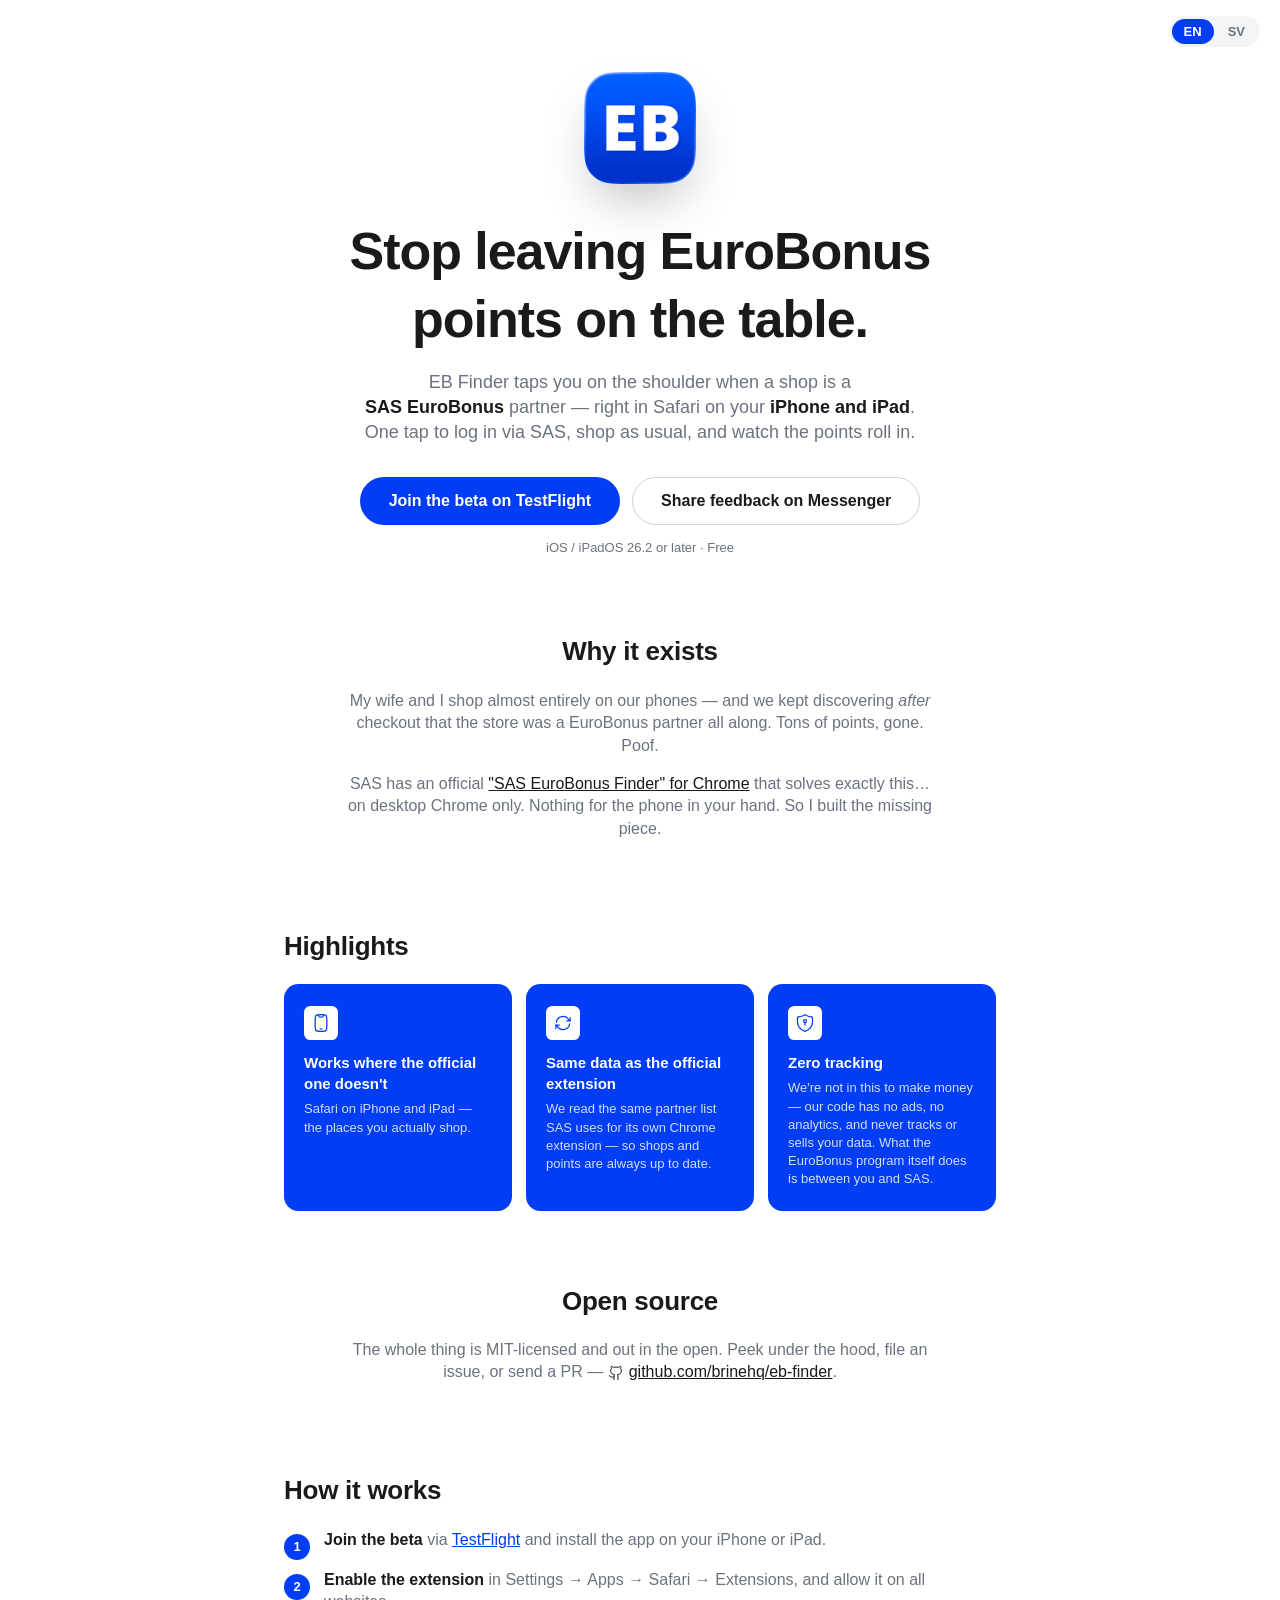
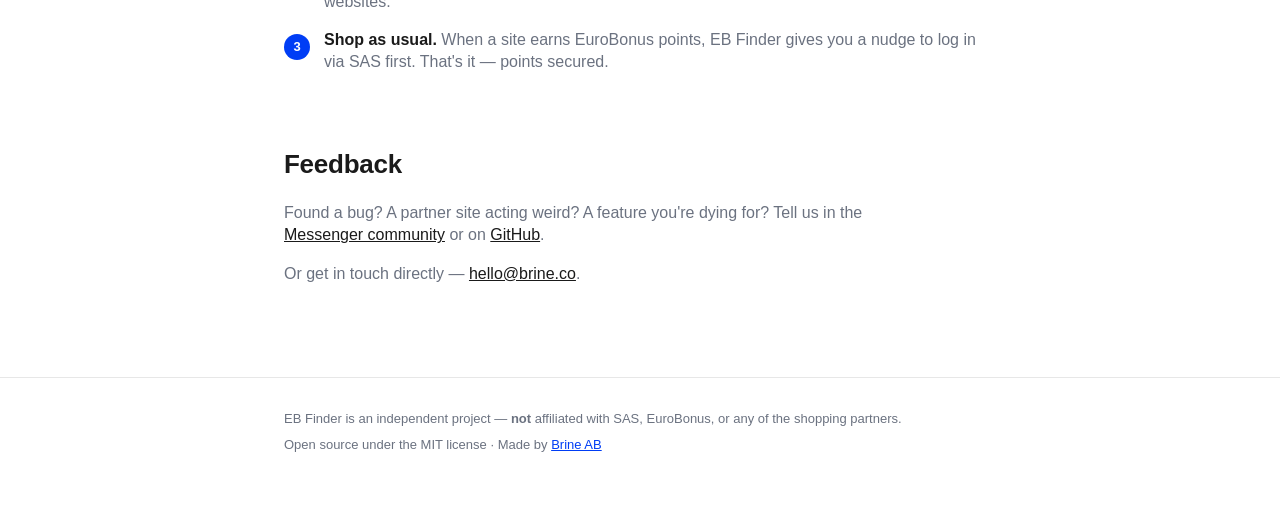
==== commit ca6bd665: "feat(pages): copy fixes — Messenger-gruppen, official extension name" ====
--- a/docs/index.html
+++ b/docs/index.html
@@ -365,7 +365,7 @@
           usual, and watch the points roll in.
         </p>
         <div class="cta-row">
-          <a class="btn btn-primary" href="https://brn.sh/eb-finder-testflight" data-i18n="ctaTestflight">
+          <a class="btn btn-primary" href="https://brn.sh/eb-finder-testflight?utm_source=landing-page&utm_medium=web&utm_campaign=testflight-beta&utm_content=hero-cta" data-i18n="ctaTestflight">
             Join the beta on TestFlight
           </a>
           <a class="btn btn-outline" href="https://m.me/cm/AbYqbMSdJHLmDqnD" data-i18n="ctaMessenger">
@@ -384,7 +384,7 @@
         </p>
         <p data-i18n="whyP2">
           SAS has an official
-          <a href="https://chromewebstore.google.com/detail/sas-eurobonus-finder/mkodkaejnhpkbmlgdbnimeaakobcoegn">EB&nbsp;Finder for Chrome</a>
+          <a href="https://chromewebstore.google.com/detail/sas-eurobonus-finder/mkodkaejnhpkbmlgdbnimeaakobcoegn">"SAS&nbsp;EuroBonus&nbsp;Finder" for Chrome</a>
           that solves exactly this… on desktop Chrome only. Nothing for the
           phone in your hand. So I built the missing piece.
         </p>
@@ -453,7 +453,7 @@
         <ol class="steps">
           <li>
             <span data-i18n="step1"><strong>Join the beta</strong> via
-              <a href="https://brn.sh/eb-finder-testflight">TestFlight</a> and
+              <a href="https://brn.sh/eb-finder-testflight?utm_source=landing-page&utm_medium=web&utm_campaign=testflight-beta&utm_content=how-it-works">TestFlight</a> and
               install the app on your iPhone or iPad.</span>
           </li>
           <li>
